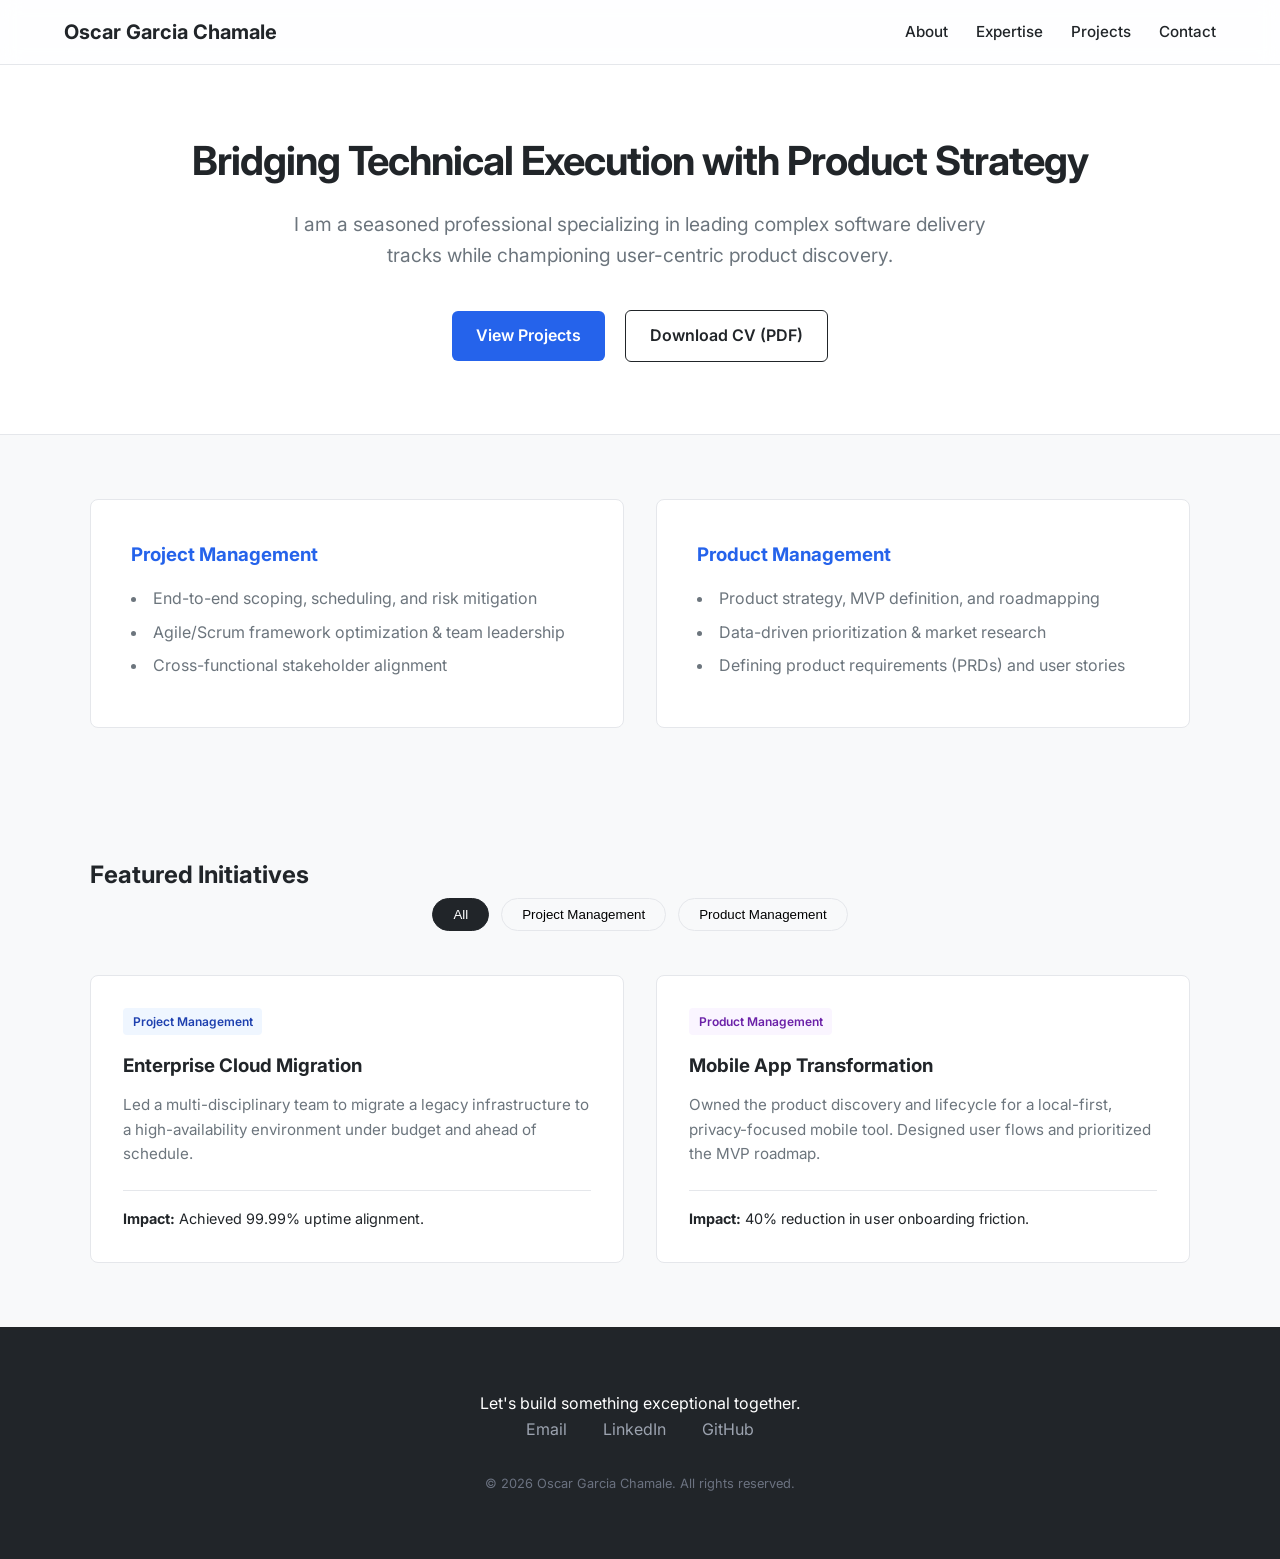
==== index.html @ 02f96bf9 "Update copyright name in footer" ====
<!DOCTYPE html>
<html lang="en">
<head>
    <meta charset="UTF-8">
    <meta name="viewport" content="width=device-width, initial-scale=1.0">
    <title>Oscar Garcia | Project & Product Management Portfolio</title>
    <!-- Google Fonts for a clean, modern tech aesthetic -->
    <link rel="preconnect" href="https://fonts.googleapis.com">
    <link rel="preconnect" href="https://fonts.gstatic.com" crossorigin>
    <link href="https://fonts.googleapis.com/css2?family=Inter:wght@300;400;600;700&display=swap" rel="stylesheet">
    <link rel="stylesheet" href="style.css">
</head>
<body>

    <!-- Header / Navigation -->
    <header class="navbar">
        <a href="#" class="logo">Oscar Garcia Chamale</a>
        <button class="menu-toggle" aria-label="Toggle Navigation">&#9776;</button>
        <nav class="nav-links">
            <a href="#about">About</a>
            <a href="#pillars">Expertise</a>
            <a href="#portfolio">Projects</a>
            <a href="#contact" class="btn-nav">Contact</a>
        </nav>
    </header>

    <main>
        <!-- Hero Section -->
        <section id="about" class="hero">
            <div class="container">
                <h1>Bridging Technical Execution with Product Strategy</h1>
                <p class="hero-subtext">
                    I am a seasoned professional specializing in leading complex software delivery tracks while championing user-centric product discovery.
                </p>
                <div class="hero-buttons">
                    <a href="#portfolio" class="btn btn-primary">View Projects</a>
                    <a href="resume.pdf" class="btn btn-secondary" target="_blank">Download CV (PDF)</a>
                </div>
            </div>
        </section>

        <!-- Pillars of Expertise -->
        <section id="pillars" class="pillars">
            <div class="container grid-2">
                <div class="pillar-card">
                    <h3>Project Management</h3>
                    <ul>
                        <li>End-to-end scoping, scheduling, and risk mitigation</li>
                        <li>Agile/Scrum framework optimization & team leadership</li>
                        <li>Cross-functional stakeholder alignment</li>
                    </ul>
                </div>
                <div class="pillar-card">
                    <h3>Product Management</h3>
                    <ul>
                        <li>Product strategy, MVP definition, and roadmapping</li>
                        <li>Data-driven prioritization & market research</li>
                        <li>Defining product requirements (PRDs) and user stories</li>
                    </ul>
                </div>
            </div>
        </section>

        <!-- Portfolio Section with Interactive Filter -->
        <section id="portfolio" class="portfolio">
            <div class="container">
                <h2>Featured Initiatives</h2>
                
                <!-- Filter Buttons -->
                <div class="filter-controls">
                    <button class="filter-btn active" data-filter="all">All</button>
                    <button class="filter-btn" data-filter="pm">Project Management</button>
                    <button class="filter-btn" data-filter="prod">Product Management</button>
                </div>

                <!-- Projects Grid -->
                <div class="projects-grid">
                    <!-- Project Card 1 -->
                    <div class="project-card" data-category="pm">
                        <span class="badge tag-pm">Project Management</span>
                        <h3>Enterprise Cloud Migration</h3>
                        <p>Led a multi-disciplinary team to migrate a legacy infrastructure to a high-availability environment under budget and ahead of schedule.</p>
                        <span class="impact"><strong>Impact:</strong> Achieved 99.99% uptime alignment.</span>
                    </div>

                    <!-- Project Card 2 -->
                    <div class="project-card" data-category="prod">
                        <span class="badge tag-prod">Product Management</span>
                        <h3>Mobile App Transformation</h3>
                        <p>Owned the product discovery and lifecycle for a local-first, privacy-focused mobile tool. Designed user flows and prioritized the MVP roadmap.</p>
                        <span class="impact"><strong>Impact:</strong> 40% reduction in user onboarding friction.</span>
                    </div>
                </div>
            </div>
        </section>
    </main>

    <!-- Footer -->
    <footer id="contact">
        <div class="container">
            <p>Let's build something exceptional together.</p>
            <div class="social-links">
                <a href="mailto:oa.garcia.ch@gmail.com">Email</a>
                <a href="https://www.linkedin.com/in/oscargarciachamale/" target="_blank">LinkedIn</a>
                <a href="https://github.com/oscargarciachamale" target="_blank">GitHub</a>
            </div>
            <p class="copyright">&copy; 2026 Oscar Garcia Chamale. All rights reserved.</p>
        </div>
    </footer>

    <script src="script.js"></script>
</body>
</html>
---- style.css ----
/* --- Core Reset & Variables --- */
:root {
    --bg-primary: #f8f9fa;
    --bg-surface: #ffffff;
    --text-main: #212529;
    --text-muted: #6c757d;
    --accent: #2563eb; /* Modern Blue */
    --accent-hover: #1d4ed8;
    --border-color: #e5e7eb;
    --font-stack: 'Inter', sans-serif;
}

* {
    box-sizing: border-box;
    margin: 0;
    padding: 0;
}

html {
    scroll-behavior: smooth;
}

body {
    font-family: var(--font-stack);
    background-color: var(--bg-primary);
    color: var(--text-main);
    line-height: 1.6;
}

.container {
    width: 90%;
    max-width: 1100px;
    margin: 0 auto;
    padding: 4rem 0;
}

/* --- Navigation Bar --- */
.navbar {
    display: flex;
    justify-content: space-between;
    align-items: center;
    padding: 1rem 5%;
    background: rgba(255, 255, 255, 0.85);
    backdrop-filter: blur(10px);
    position: sticky;
    top: 0;
    z-index: 1000;
    border-bottom: 1px solid var(--border-color);
}

.logo {
    font-weight: 700;
    color: var(--text-main);
    text-decoration: none;
    font-size: 1.25rem;
}

.nav-links a {
    color: var(--text-main);
    text-decoration: none;
    margin-left: 1.5rem;
    font-size: 0.95rem;
    font-weight: 500;
    transition: color 0.2s;
}

.nav-links a:hover {
    color: var(--accent);
}

.menu-toggle {
    display: none;
    background: none;
    border: none;
    font-size: 1.5rem;
    cursor: pointer;
}

/* --- Hero Section --- */
.hero {
    text-align: center;
    background-color: var(--bg-surface);
    border-bottom: 1px solid var(--border-color);
}

.hero h1 {
    font-size: 2.5rem;
    font-weight: 700;
    margin-bottom: 1rem;
    letter-spacing: -0.025em;
}

.hero-subtext {
    font-size: 1.2rem;
    color: var(--text-muted);
    max-width: 700px;
    margin: 0 auto 2rem auto;
}

/* --- Buttons --- */
.btn {
    display: inline-block;
    padding: 0.75rem 1.5rem;
    font-weight: 600;
    border-radius: 6px;
    text-decoration: none;
    transition: background 0.2s, transform 0.1s;
    margin: 0.5rem;
}

.btn-primary { background: var(--accent); color: white; }
.btn-primary:hover { background: var(--accent-hover); }
.btn-secondary { background: transparent; color: var(--text-main); border: 1px solid var(--text-main); }
.btn-secondary:hover { background: rgba(0,0,0,0.05); }

/* --- Responsive Grids --- */
.grid-2 {
    display: grid;
    grid-template-columns: repeat(auto-fit, minmax(300px, 1fr));
    gap: 2rem;
}

/* Pillars Section */
.pillar-card {
    background: var(--bg-surface);
    padding: 2.5rem;
    border-radius: 8px;
    border: 1px solid var(--border-color);
}

.pillar-card h3 { margin-bottom: 1rem; color: var(--accent); }
.pillar-card ul { list-style-position: inside; color: var(--text-muted); }
.pillar-card li { margin-bottom: 0.5rem; }

/* --- Portfolio Grid & Filter --- */
.filter-controls {
    text-align: center;
    margin-bottom: 2.5rem;
}

.filter-btn {
    background: transparent;
    border: 1px solid var(--border-color);
    padding: 0.5rem 1.25rem;
    margin: 0.25rem;
    border-radius: 20px;
    cursor: pointer;
    font-weight: 500;
    transition: all 0.2s;
}

.filter-btn.active, .filter-btn:hover {
    background: var(--text-main);
    color: white;
    border-color: var(--text-main);
}

.projects-grid {
    display: grid;
    grid-template-columns: repeat(auto-fit, minmax(320px, 1fr));
    gap: 2rem;
}

.project-card {
    background: var(--bg-surface);
    border: 1px solid var(--border-color);
    padding: 2rem;
    border-radius: 8px;
    position: relative;
    display: flex;
    flex-direction: column;
}

.badge {
    align-self: flex-start;
    font-size: 0.75rem;
    font-weight: 600;
    padding: 0.25rem 0.6rem;
    border-radius: 4px;
    margin-bottom: 1rem;
}
.tag-pm { background: #eff6ff; color: #1e40af; }
.tag-prod { background: #faf5ff; color: #6b21a8; }

.project-card h3 { margin-bottom: 0.75rem; }
.project-card p { color: var(--text-muted); font-size: 0.95rem; margin-bottom: 1.5rem; }
.impact { margin-top: auto; font-size: 0.9rem; color: var(--text-main); border-top: 1px solid var(--border-color); padding-top: 1rem;}

/* --- Footer --- */
footer { background: var(--text-main); color: white; text-align: center; }
.social-links a { color: #9ca3af; margin: 0 1rem; text-decoration: none; }
.social-links a:hover { color: white; }
.copyright { font-size: 0.8rem; color: #6b7280; margin-top: 2rem; }

/* --- Mobile Responsiveness (Media Queries) --- */
@media (max-width: 768px) {
    .menu-toggle { display: block; }
    .nav-links {
        display: none;
        flex-direction: column;
        position: absolute;
        top: 100%; left: 0; width: 100%;
        background: var(--bg-surface);
        border-bottom: 1px solid var(--border-color);
        padding: 1rem 0;
    }
    .nav-links.active { display: flex; }
    .nav-links a { margin: 1rem 5%; }
    .hero h1 { font-size: 2rem; }
}
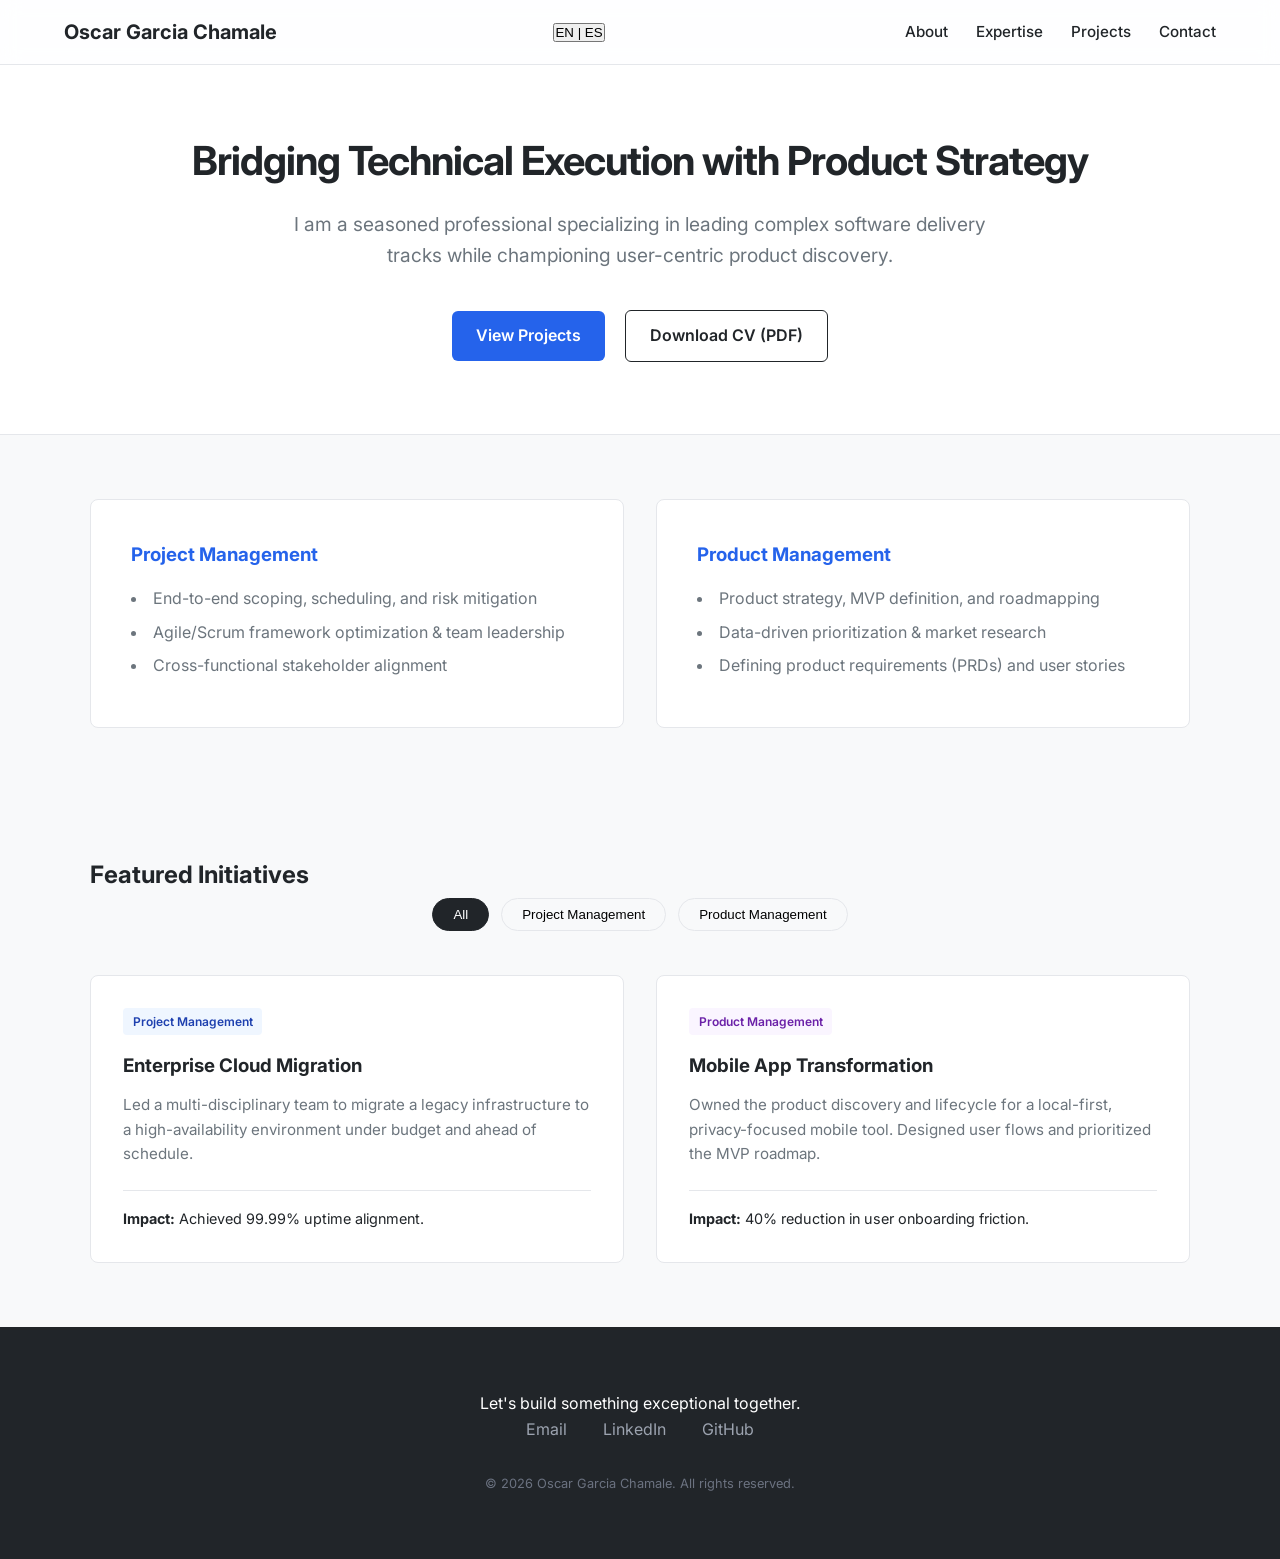
==== commit 2d02d753: "Add language switcher and update navigation links" ====
--- a/index.html
+++ b/index.html
@@ -15,12 +15,22 @@
     <!-- Header / Navigation -->
     <header class="navbar">
         <a href="#" class="logo">Oscar Garcia Chamale</a>
-        <button class="menu-toggle" aria-label="Toggle Navigation">&#9776;</button>
+
+        <div class="nav-right">
+            <button id="lang-switch" class="lang-toggle" aria-label="Switch Language">
+                <span class="lang-label active-lang" id="lang-en">EN</span>
+                <span class="lang-divider">|</span>
+                <span class="lang-label" id="lang-es">ES</span>
+            </button>
+
+            <button class="menu-toggle" aria-label="Toggle Navigation">&#9776;</button>
+        </div>        
+        
         <nav class="nav-links">
-            <a href="#about">About</a>
-            <a href="#pillars">Expertise</a>
-            <a href="#portfolio">Projects</a>
-            <a href="#contact" class="btn-nav">Contact</a>
+            <a href="#about" data-i18n="nav-about">About</a>
+            <a href="#pillars" data-i18n="nav-expertise">Expertise</a>
+            <a href="#portfolio" data-i18n="nav-projects">Projects</a>
+            <a href="#contact" class="btn-nav" data-i18n="nav-contact">Contact</a>
         </nav>
     </header>
 
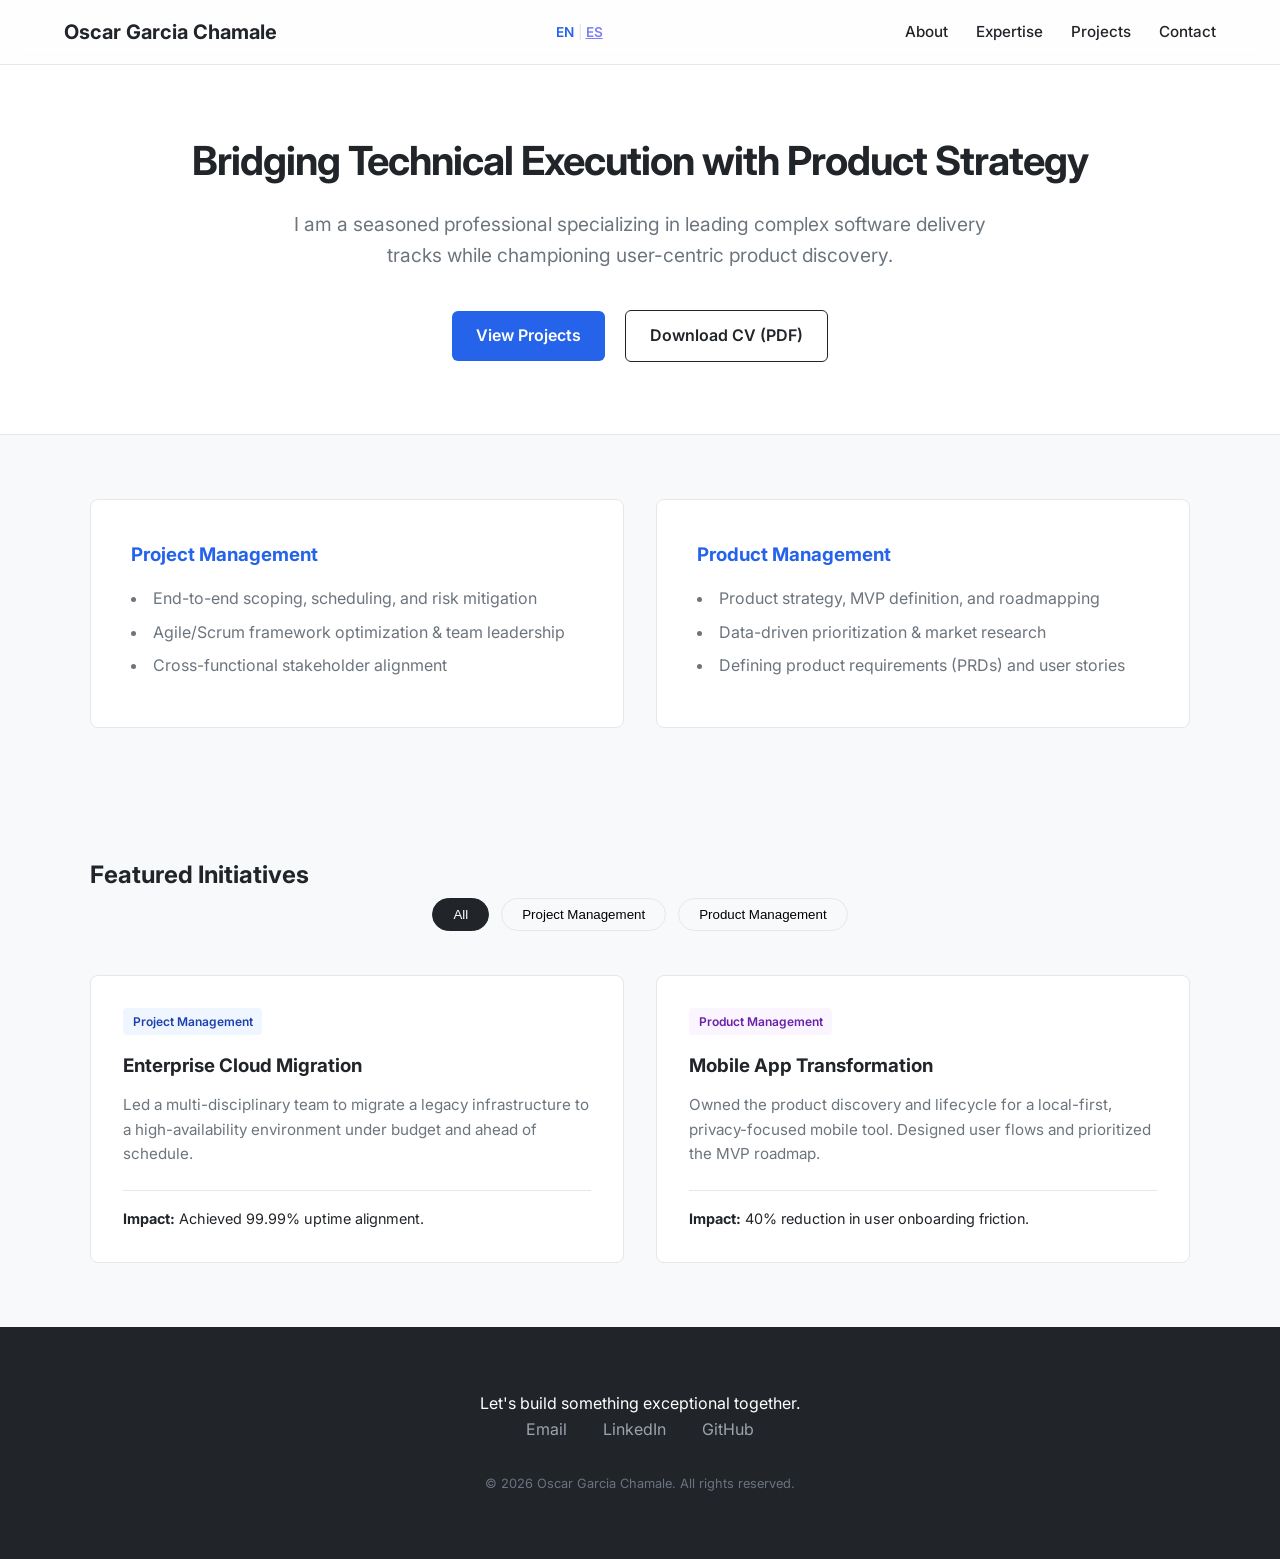
==== commit bc9905b6: "Update Spanish language button to link to Spanish page" ====
--- a/index.html
+++ b/index.html
@@ -20,7 +20,7 @@
             <button id="lang-switch" class="lang-toggle" aria-label="Switch Language">
                 <span class="lang-label active-lang" id="lang-en">EN</span>
                 <span class="lang-divider">|</span>
-                <span class="lang-label" id="lang-es">ES</span>
+                <span class="lang-label" id="lang-es"><a href="/es/index.html">ES</a></span>
             </button>
 
             <button class="menu-toggle" aria-label="Toggle Navigation">&#9776;</button>
--- a/style.css
+++ b/style.css
@@ -191,6 +191,56 @@
 .social-links a { color: #9ca3af; margin: 0 1rem; text-decoration: none; }
 .social-links a:hover { color: white; }
 .copyright { font-size: 0.8rem; color: #6b7280; margin-top: 2rem; }
+
+/* Wrapper to keep the language switch and hamburger menu aligned on mobile */
+.nav-right {
+    display: flex;
+    align-items: center;
+    gap: 1rem;
+}
+
+.lang-toggle {
+    background: none;
+    border: none;
+    font-family: var(--font-stack);
+    font-size: 0.85rem;
+    font-weight: 600;
+    color: var(--text-muted);
+    cursor: pointer;
+    display: flex;
+    align-items: center;
+    gap: 0.25rem;
+    padding: 0.5rem;
+    transition: color 0.2s ease;
+}
+
+.lang-toggle:hover {
+    color: var(--text-main);
+}
+
+.lang-label {
+    opacity: 0.5;
+    transition: opacity 0.2s ease, color 0.2s ease;
+}
+
+/* Visually highlight the active language */
+.lang-label.active-lang {
+    opacity: 1;
+    color: var(--accent); /* Uses our theme's modern blue */
+}
+
+.lang-divider {
+    opacity: 0.3;
+    font-weight: 300;
+    cursor: default;
+}
+
+/* Ensure formatting looks sharp on mobile screens */
+@media (max-width: 768px) {
+    .lang-toggle {
+        font-size: 0.9rem; /* Slightly larger targets for mobile thumbs */
+    }
+}
 
 /* --- Mobile Responsiveness (Media Queries) --- */
 @media (max-width: 768px) {
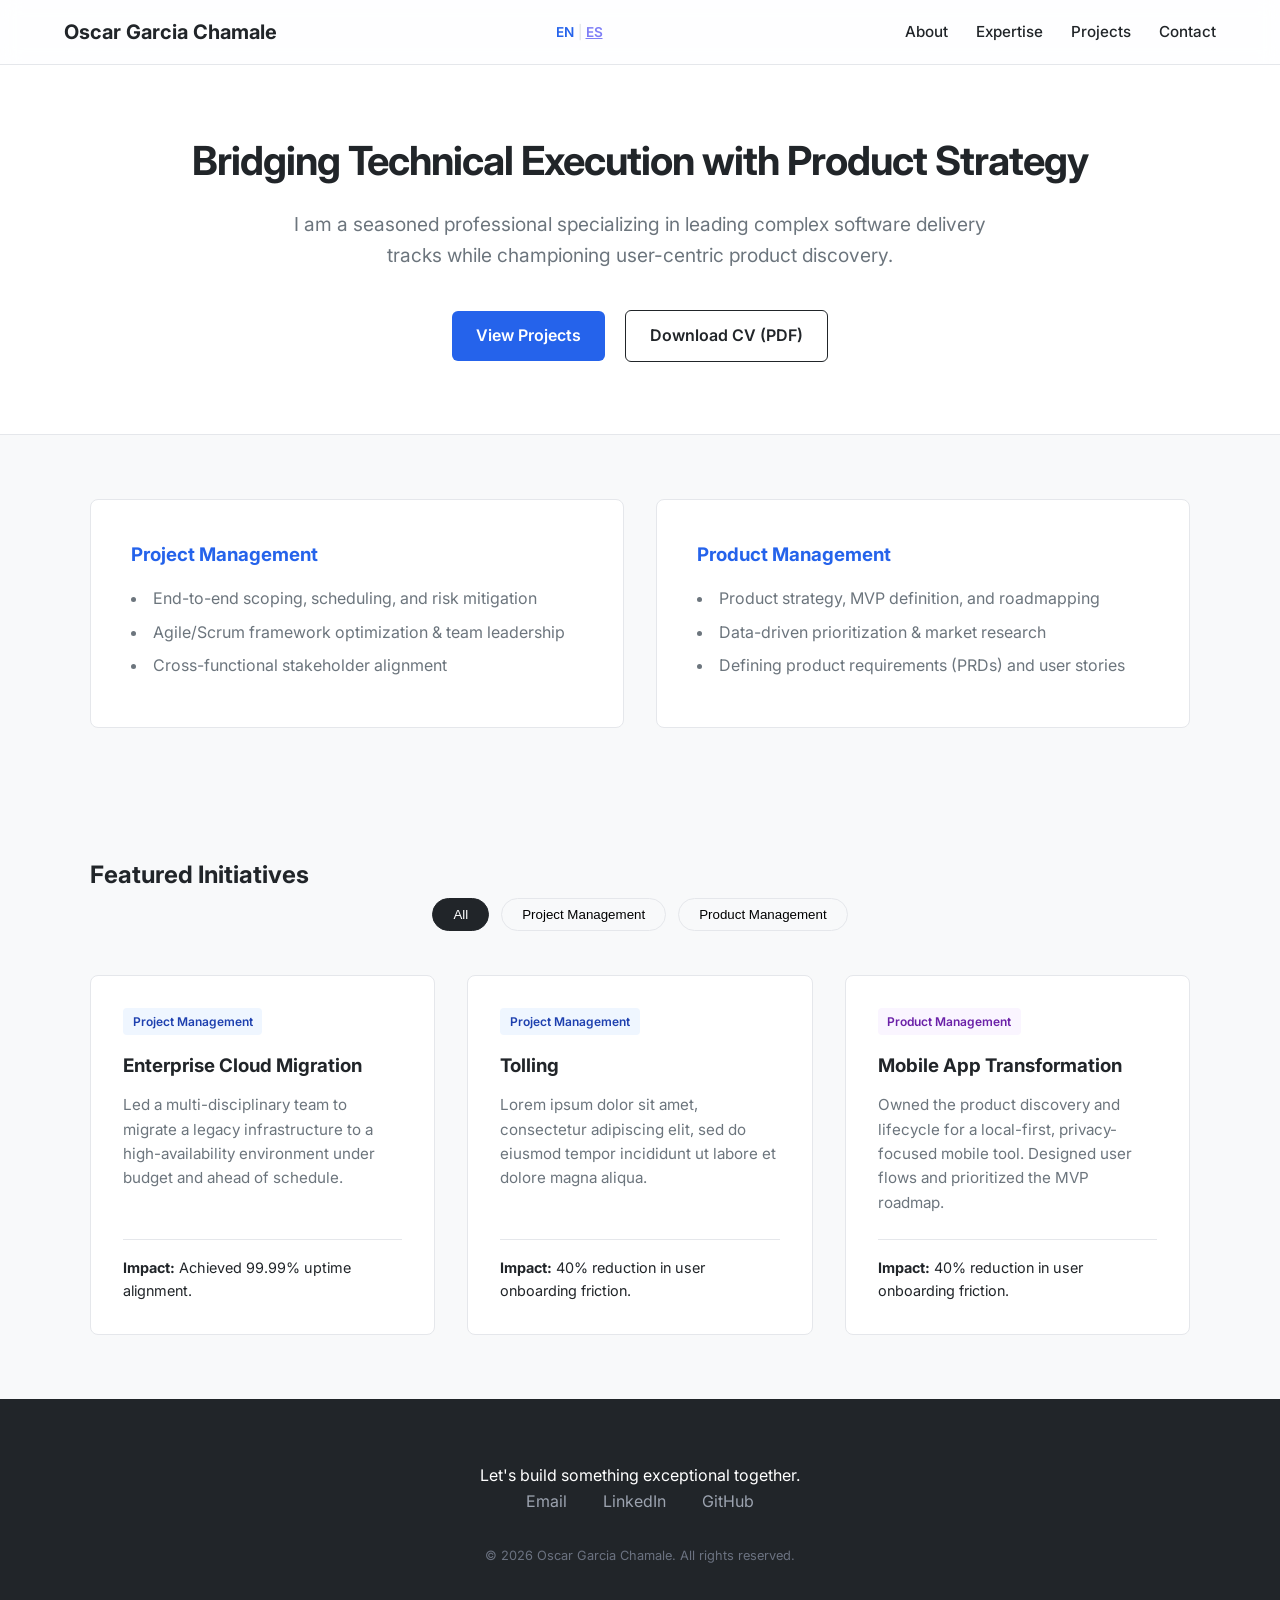
==== commit 5852203e: "Add project card for Tolling project" ====
--- a/index.html
+++ b/index.html
@@ -93,6 +93,14 @@
                         <span class="impact"><strong>Impact:</strong> Achieved 99.99% uptime alignment.</span>
                     </div>
 
+                    <!-- Project Card 3 -->
+                    <div class="project-card" data-category="pm">
+                        <span class="badge tag-pm">Project Management</span>
+                        <h3>Tolling</h3>
+                        <p>Lorem ipsum dolor sit amet, consectetur adipiscing elit, sed do eiusmod tempor incididunt ut labore et dolore magna aliqua.</p>
+                        <span class="impact"><strong>Impact:</strong> 40% reduction in user onboarding friction.</span>
+                    </div>     
+                    
                     <!-- Project Card 2 -->
                     <div class="project-card" data-category="prod">
                         <span class="badge tag-prod">Product Management</span>
@@ -100,6 +108,7 @@
                         <p>Owned the product discovery and lifecycle for a local-first, privacy-focused mobile tool. Designed user flows and prioritized the MVP roadmap.</p>
                         <span class="impact"><strong>Impact:</strong> 40% reduction in user onboarding friction.</span>
                     </div>
+               
                 </div>
             </div>
         </section>
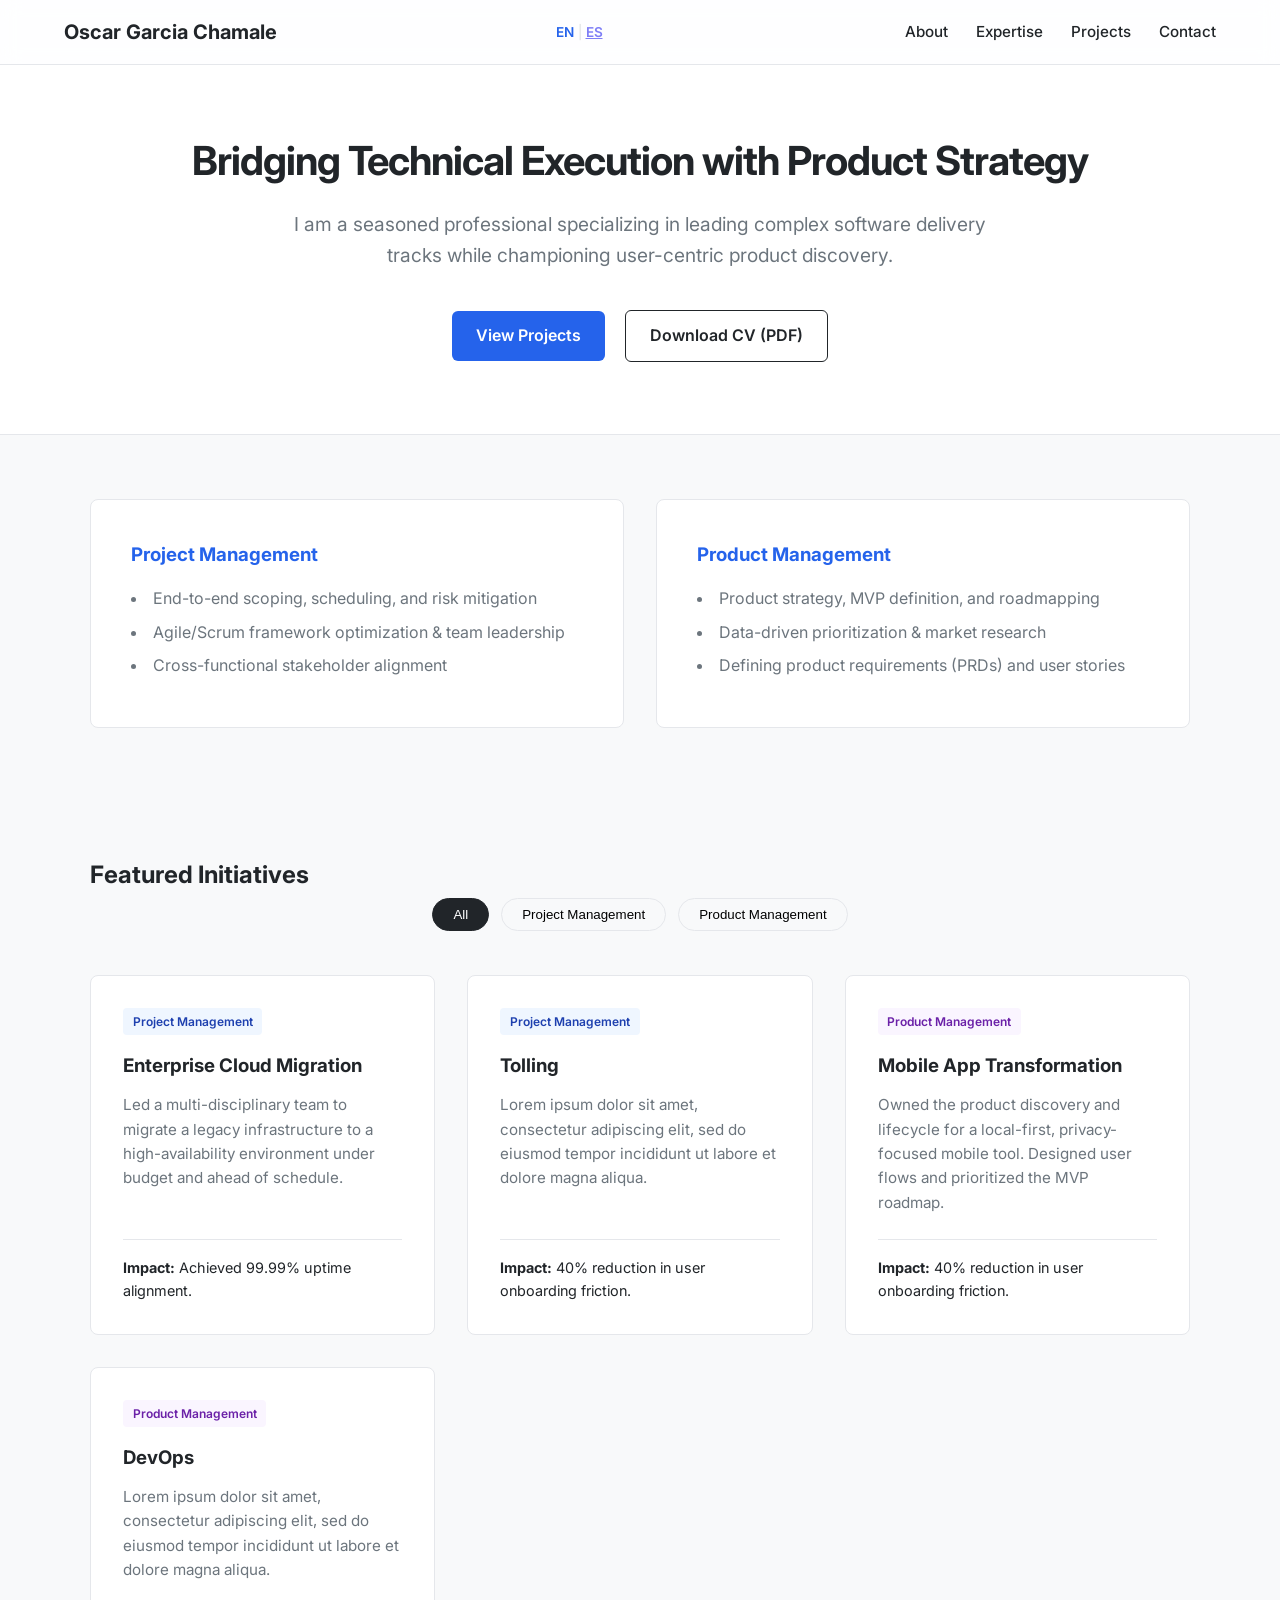
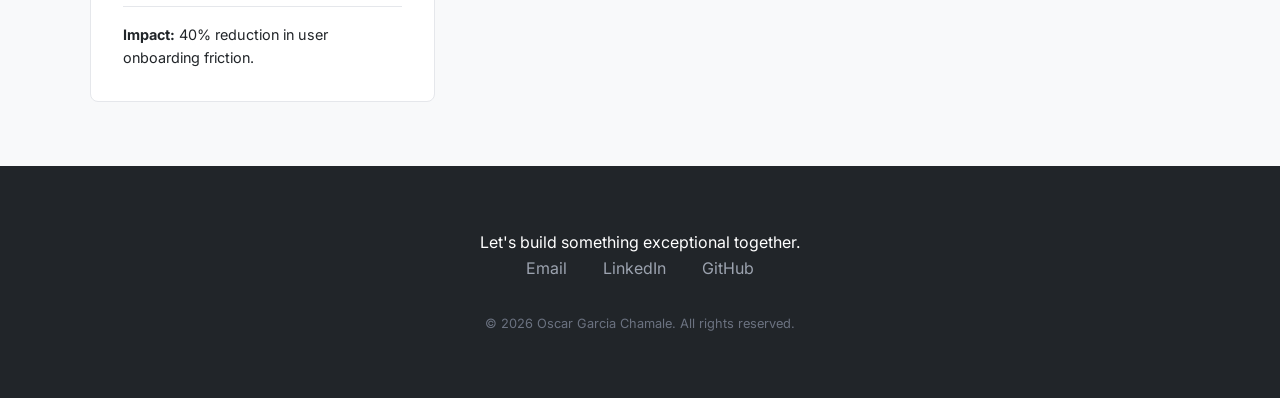
==== commit 605bf661: "Add Project Card for DevOps in index.html" ====
--- a/index.html
+++ b/index.html
@@ -108,7 +108,14 @@
                         <p>Owned the product discovery and lifecycle for a local-first, privacy-focused mobile tool. Designed user flows and prioritized the MVP roadmap.</p>
                         <span class="impact"><strong>Impact:</strong> 40% reduction in user onboarding friction.</span>
                     </div>
-               
+
+                    <!-- Project Card 4 -->
+                    <div class="project-card" data-category="prod">
+                        <span class="badge tag-prod">Product Management</span>
+                        <h3>DevOps</h3>
+                        <p>Lorem ipsum dolor sit amet, consectetur adipiscing elit, sed do eiusmod tempor incididunt ut labore et dolore magna aliqua.</p>
+                        <span class="impact"><strong>Impact:</strong> 40% reduction in user onboarding friction.</span>
+                    </div>
                 </div>
             </div>
         </section>
